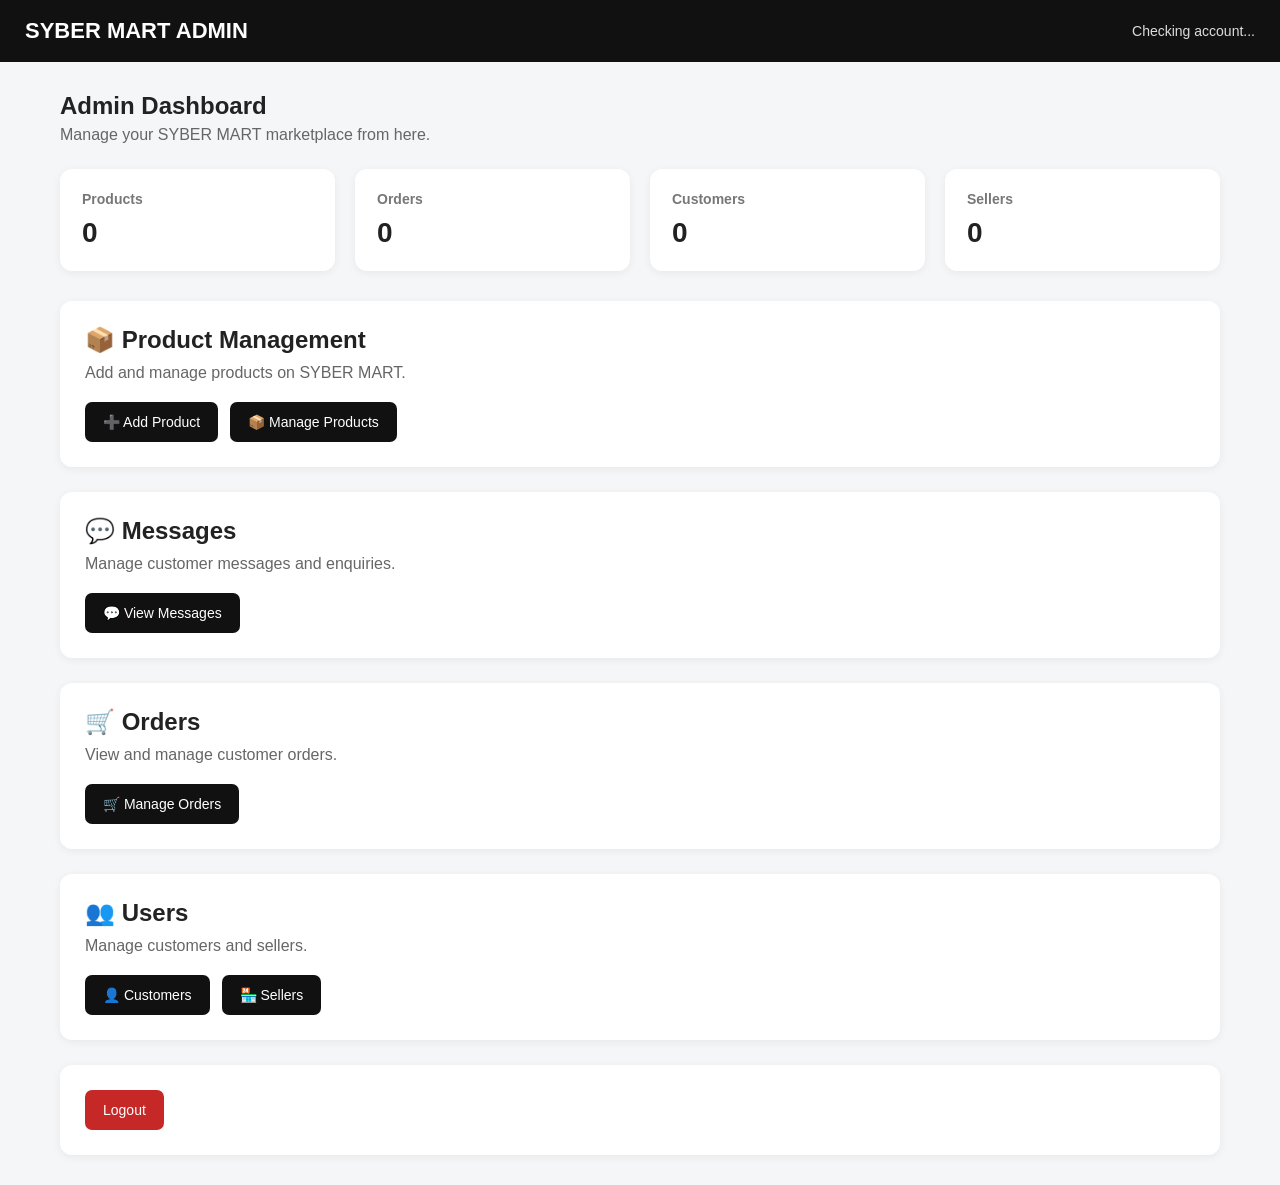
==== admin.html @ 0fe50e13 "Add files via upload" ====
<!DOCTYPE html>
<html lang="en">
<head>
  <meta charset="UTF-8">
  <meta name="viewport" content="width=device-width, initial-scale=1.0">
  <title>SYBER MART Admin</title>

  <style>
    * {
      box-sizing: border-box;
      margin: 0;
      padding: 0;
    }

    body {
      font-family: Arial, sans-serif;
      background: #f5f6f8;
      color: #222;
    }

    .admin-header {
      background: #111;
      color: white;
      padding: 18px 25px;
      display: flex;
      justify-content: space-between;
      align-items: center;
    }

    .admin-header h1 {
      font-size: 22px;
    }

    .admin-header span {
      color: #ddd;
      font-size: 14px;
    }

    .admin-container {
      max-width: 1200px;
      margin: 30px auto;
      padding: 0 20px;
    }

    .welcome {
      margin-bottom: 25px;
    }

    .welcome h2 {
      margin-bottom: 6px;
    }

    .welcome p {
      color: #666;
    }

    .dashboard-grid {
      display: grid;
      grid-template-columns: repeat(4, 1fr);
      gap: 20px;
      margin-bottom: 30px;
    }

    .stat-card {
      background: white;
      padding: 22px;
      border-radius: 12px;
      box-shadow: 0 2px 8px rgba(0,0,0,0.06);
    }

    .stat-card h3 {
      color: #777;
      font-size: 14px;
      margin-bottom: 10px;
    }

    .stat-card strong {
      font-size: 28px;
    }

    .admin-section {
      background: white;
      padding: 25px;
      border-radius: 12px;
      margin-bottom: 25px;
      box-shadow: 0 2px 8px rgba(0,0,0,0.06);
    }

    .admin-section h2 {
      margin-bottom: 10px;
    }

    .admin-section > p {
      color: #666;
      margin-bottom: 20px;
    }

    .admin-buttons {
      display: flex;
      gap: 12px;
      flex-wrap: wrap;
    }

    .admin-btn {
      background: #111;
      color: white;
      border: none;
      padding: 12px 18px;
      border-radius: 7px;
      cursor: pointer;
      font-size: 14px;
    }

    .admin-btn:hover {
      background: #333;
    }

    .danger-btn {
      background: #c62828;
    }

    /* ADD PRODUCT FORM */

    #addProductPanel {
      display: none;
      margin-top: 25px;
      border-top: 1px solid #eee;
      padding-top: 25px;
    }

    .product-form {
      display: grid;
      grid-template-columns: repeat(2, 1fr);
      gap: 18px;
    }

    .form-group {
      display: flex;
      flex-direction: column;
    }

    .form-group.full-width {
      grid-column: 1 / -1;
    }

    .form-group label {
      font-weight: bold;
      margin-bottom: 7px;
      font-size: 14px;
    }

    .form-group input,
    .form-group select,
    .form-group textarea {
      width: 100%;
      padding: 12px;
      border: 1px solid #ccc;
      border-radius: 7px;
      font-size: 14px;
      font-family: inherit;
    }

    .form-group textarea {
      resize: vertical;
      min-height: 100px;
    }

    .save-product-btn {
      background: #111;
      color: white;
      border: none;
      padding: 14px 20px;
      border-radius: 7px;
      cursor: pointer;
      font-size: 15px;
      font-weight: bold;
    }

    .save-product-btn:hover {
      background: #333;
    }

    .save-product-btn:disabled {
      opacity: 0.6;
      cursor: not-allowed;
    }

    #productMessage {
      margin-bottom: 15px;
      font-size: 14px;
      font-weight: bold;
    }

    .success-message {
      color: #16803c;
    }

    .error-message {
      color: #c62828;
    }

    @media (max-width: 800px) {
      .dashboard-grid {
        grid-template-columns: repeat(2, 1fr);
      }

      .product-form {
        grid-template-columns: 1fr;
      }

      .form-group.full-width {
        grid-column: auto;
      }
    }

    @media (max-width: 500px) {
      .dashboard-grid {
        grid-template-columns: 1fr;
      }

      .admin-header {
        padding: 15px;
      }

      .admin-container {
        margin-top: 20px;
      }
    }
  </style>
</head>

<body>

  <header class="admin-header">
    <h1>SYBER MART ADMIN</h1>
    <span id="adminEmail">Checking account...</span>
  </header>

  <main class="admin-container">

    <div class="welcome">
      <h2>Admin Dashboard</h2>
      <p>Manage your SYBER MART marketplace from here.</p>
    </div>

    <div class="dashboard-grid">

      <div class="stat-card">
        <h3>Products</h3>
        <strong id="productCount">0</strong>
      </div>

      <div class="stat-card">
        <h3>Orders</h3>
        <strong id="orderCount">0</strong>
      </div>

      <div class="stat-card">
        <h3>Customers</h3>
        <strong id="customerCount">0</strong>
      </div>

      <div class="stat-card">
        <h3>Sellers</h3>
        <strong id="sellerCount">0</strong>
      </div>

    </div>

    <!-- PRODUCTS -->

    <section class="admin-section">

      <h2>📦 Product Management</h2>
      <p>Add and manage products on SYBER MART.</p>

      <div class="admin-buttons">
        <button class="admin-btn" id="addProductBtn">
          ➕ Add Product
        </button>

        <button class="admin-btn" id="manageProductsBtn">
          📦 Manage Products
        </button>
      </div>
      <div id="manageProductsPanel" style="display:none; margin-top:25px; border-top:1px solid #eee; padding-top:25px;">

  <h3 style="margin-bottom:20px;">Manage Products</h3>

  <p id="manageProductsMessage"></p>
  <div id="editProductPanel" style="display:none; margin-bottom:25px; padding:20px; background:#f8f8f8; border-radius:10px;">

  <h3 style="margin-bottom:20px;">✏️ Edit Product</h3>

  <p id="editProductMessage"></p>

  <form id="editProductForm">

    <input type="hidden" id="editProductId">

    <div class="product-form">

      <div class="form-group">
        <label for="editProductName">Product Name *</label>
        <input type="text" id="editProductName" required>
      </div>

      <div class="form-group">
        <label for="editProductCategory">Category *</label>
        <select id="editProductCategory" required>
          <option value="">Select category</option>
        </select>
      </div>

      <div class="form-group">
        <label for="editProductPrice">Price (GH₵) *</label>
        <input type="number" id="editProductPrice" min="0" step="0.01" required>
      </div>

      <div class="form-group">
        <label for="editProductOldPrice">Old Price (GH₵)</label>
        <input type="number" id="editProductOldPrice" min="0" step="0.01">
      </div>

      <div class="form-group">
        <label for="editProductStock">Stock *</label>
        <input type="number" id="editProductStock" min="0" required>
      </div>

      <div class="form-group">
        <label for="editProductBrand">Brand</label>
        <input type="text" id="editProductBrand">
      </div>

      <div class="form-group">
        <label for="editProductSKU">SKU</label>
        <input type="text" id="editProductSKU">
      </div>

      <div class="form-group">
        <label for="editProductImageFile">
         Product Image
        </label>

        <input
         type="file"
         id="editProductImageFile"
         accept="image/*"
        >

        <img
         id="editProductImagePreview"
         src=""
         alt="Product image preview"
         style="display:none; width:150px; height:150px; object-fit:cover; margin-top:10px; border-radius:10px;"
        >
      </div>

      <div class="form-group full-width">
        <label for="editProductDescription">Description</label>
        <textarea id="editProductDescription"></textarea>
      </div>

      <div class="form-group">
        <label for="editProductActive">Product Status</label>

        <select id="editProductActive">
          <option value="true">🟢 instock</option>
          <option value="false">🔴 outofstock</option>
        </select>
      </div>

      <div class="form-group full-width">

        <button
          type="submit"
          class="save-product-btn"
          id="updateProductBtn"
        >
          💾 Save Changes
        </button>

        <button
          type="button"
          class="admin-btn"
          id="cancelEditBtn"
          style="margin-left:10px;"
        >
          Cancel
        </button>

      </div>

    </div>

  </form>

</div>

  <div id="productsList">
    <p>Loading products...</p>
  </div>

</div>

      <!-- ADD PRODUCT FORM -->

      <div id="addProductPanel">

        <h3 style="margin-bottom:20px;">Add New Product</h3>

        <p id="productMessage"></p>

        <form id="productForm">

          <div class="product-form">

            <div class="form-group">
              <label for="productName">Product Name *</label>
              <input
                type="text"
                id="productName"
                placeholder="e.g. Samsung Galaxy A16"
                required
              >
            </div>

            <div class="form-group">
              <label for="productCategory">Category *</label>
              <select id="productCategory" required>
                <option value="">Select category</option>
              </select>
            </div>

            <div class="form-group">
              <label for="productPrice">Price (GH₵) *</label>
              <input
                type="number"
                id="productPrice"
                min="0"
                step="0.01"
                placeholder="1899"
                required
              >
            </div>

            <div class="form-group">
              <label for="productOldPrice">Old Price (GH₵)</label>
              <input
                type="number"
                id="productOldPrice"
                min="0"
                step="0.01"
                placeholder="2099"
              >
            </div>

            <div class="form-group">
              <label for="productStock">Stock *</label>
              <input
                type="number"
                id="productStock"
                min="0"
                value="1"
                required
              >
            </div>

            <div class="form-group">
              <label for="productBrand">Brand</label>
              <input
                type="text"
                id="productBrand"
                placeholder="Samsung"
              >
            </div>

            <div class="form-group">
              <label for="productSKU">SKU</label>
              <input
                type="text"
                id="productSKU"
                placeholder="SAM-A16-001"
              >
            </div>

            <div class="form-group">
              <label for="productImageFile">
               Product Image
              </label>

              <input
               type="file"
               id="productImageFile"
               accept="image/*"
               required
              >

              <img
               id="productImagePreview"
               src=""
               alt="Product image preview"
               style="display:none; width:150px; height:150px; object-fit:cover; margin-top:10px; border-radius:10px;"
              >
            </div>

            <div class="form-group full-width">
              <label for="productDescription">Description</label>
              <textarea
                id="productDescription"
                placeholder="Describe the product..."
              ></textarea>
            </div>

            <div class="form-group full-width">

              <button
                type="submit"
                class="save-product-btn"
                id="saveProductBtn"
              >
                ➕ Save Product
              </button>

            </div>

          </div>

        </form>

      </div>

    </section>

    <!-- MESSAGES -->

    <section class="admin-section">
      <h2>💬 Messages</h2>
      <p>Manage customer messages and enquiries.</p>

      <div class="admin-buttons">
        <button class="admin-btn" id="messagesBtn">
          💬 View Messages
        </button>
      </div>
    </section>

    <!-- ORDERS -->

    <section class="admin-section">
      <h2>🛒 Orders</h2>
      <p>View and manage customer orders.</p>

      <div class="admin-buttons">
        <button class="admin-btn" id="ordersBtn">
          🛒 Manage Orders
        </button>
      </div>
    </section>

    <!-- USERS -->

    <section class="admin-section">
      <h2>👥 Users</h2>
      <p>Manage customers and sellers.</p>

      <div class="admin-buttons">

        <button class="admin-btn" id="customersBtn">
          👤 Customers
        </button>

        <button class="admin-btn" id="sellersBtn">
          🏪 Sellers
        </button>

      </div>
    </section>

    <section class="admin-section">

      <button class="admin-btn danger-btn" id="logoutBtn">
        Logout
      </button>

    </section>

  </main>

  <script type="module" src="admin.js"></script>

</body>
</html>
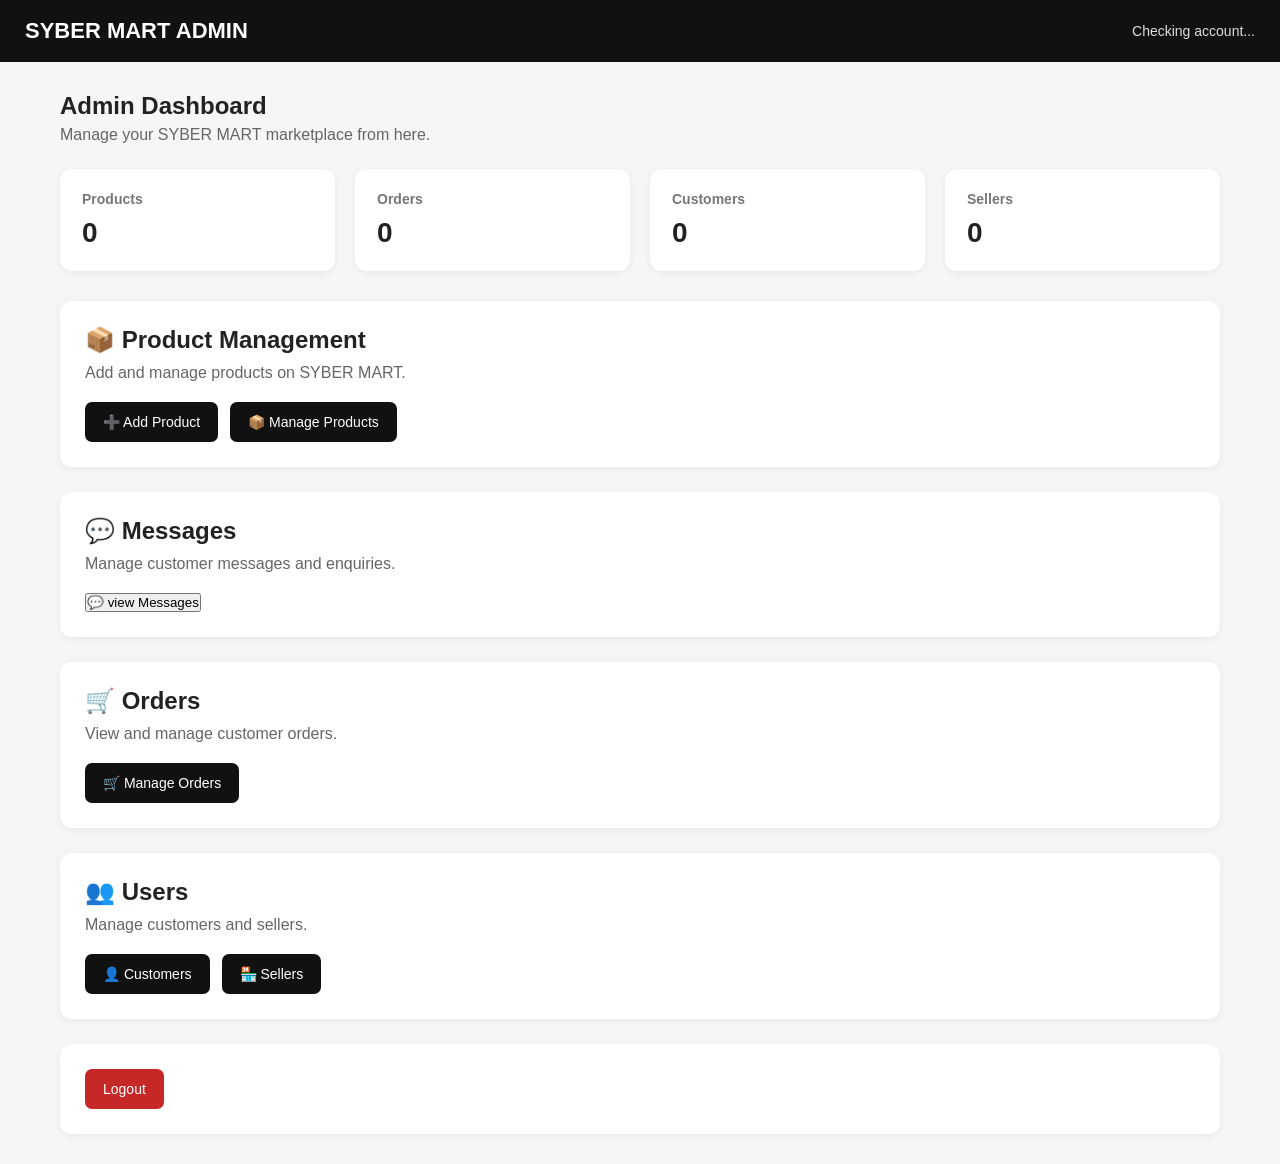
==== commit 99bf723e: "Update admin.html" ====
--- a/admin.html
+++ b/admin.html
@@ -539,9 +539,9 @@
       <p>Manage customer messages and enquiries.</p>
 
       <div class="admin-buttons">
-        <button class="admin-btn" id="messagesBtn">
-          💬 View Messages
-        </button>
+       <button id="messagesBtn" type="button">
+        💬 view Messages
+       </button>
       </div>
     </section>
 
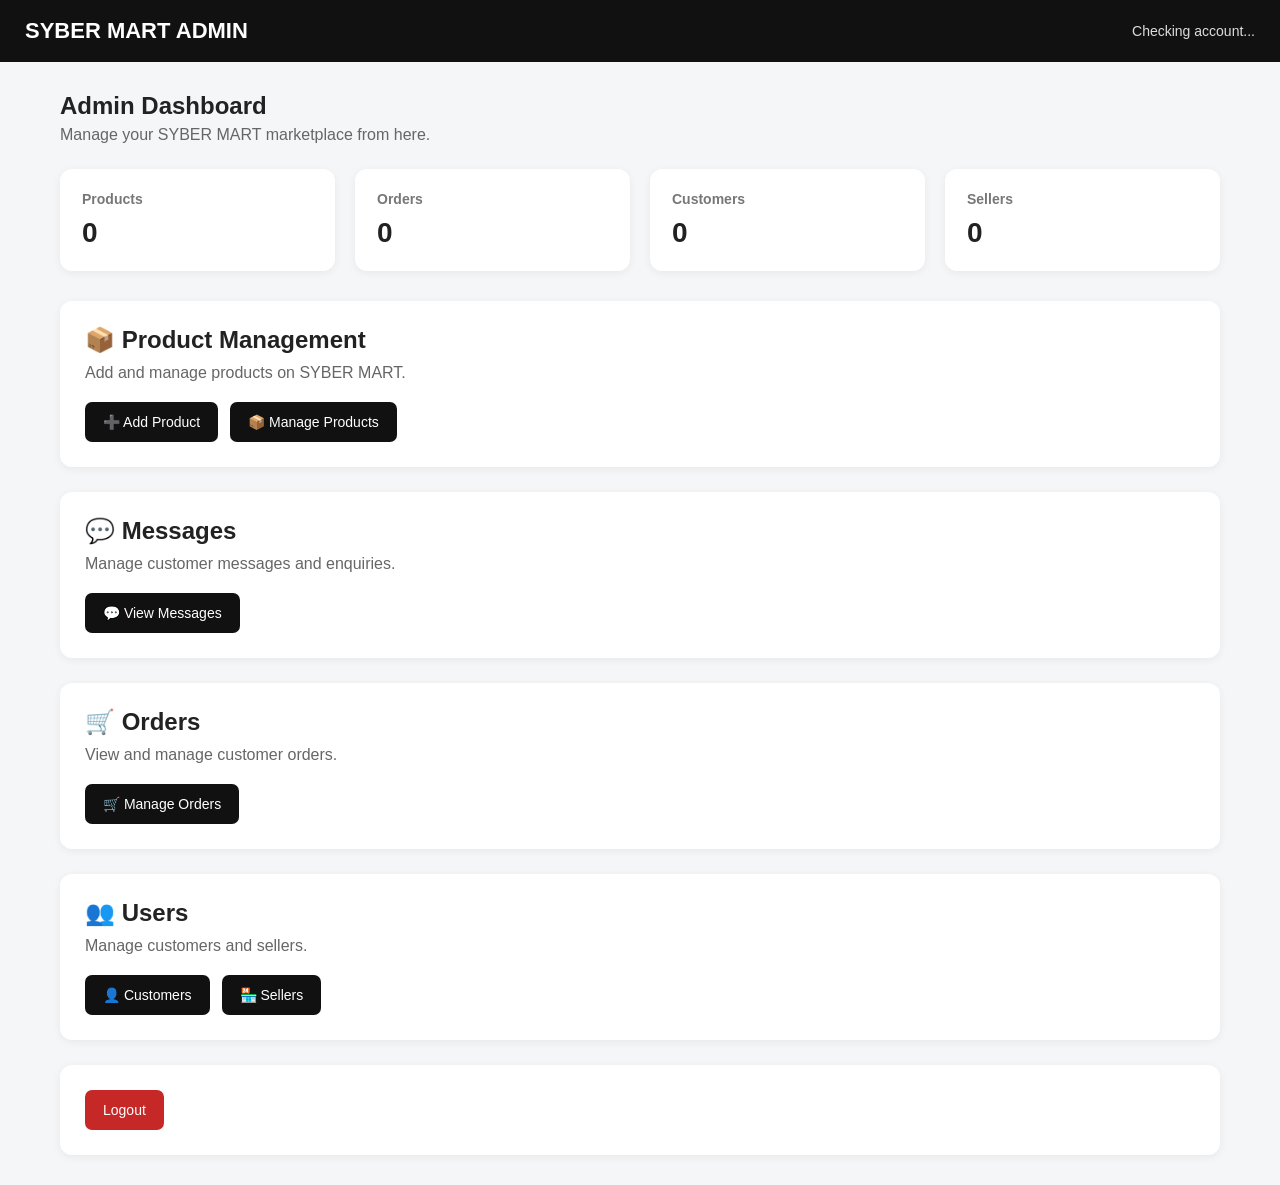
==== commit cfb8b217: "Update admin.html" ====
--- a/admin.html
+++ b/admin.html
@@ -539,8 +539,9 @@
       <p>Manage customer messages and enquiries.</p>
 
       <div class="admin-buttons">
-       <button id="messagesBtn" type="button">
-        💬 view Messages
+       
+      <button id="messagesBtn" type="button" class="admin-btn">
+        💬 View Messages
        </button>
       </div>
     </section>
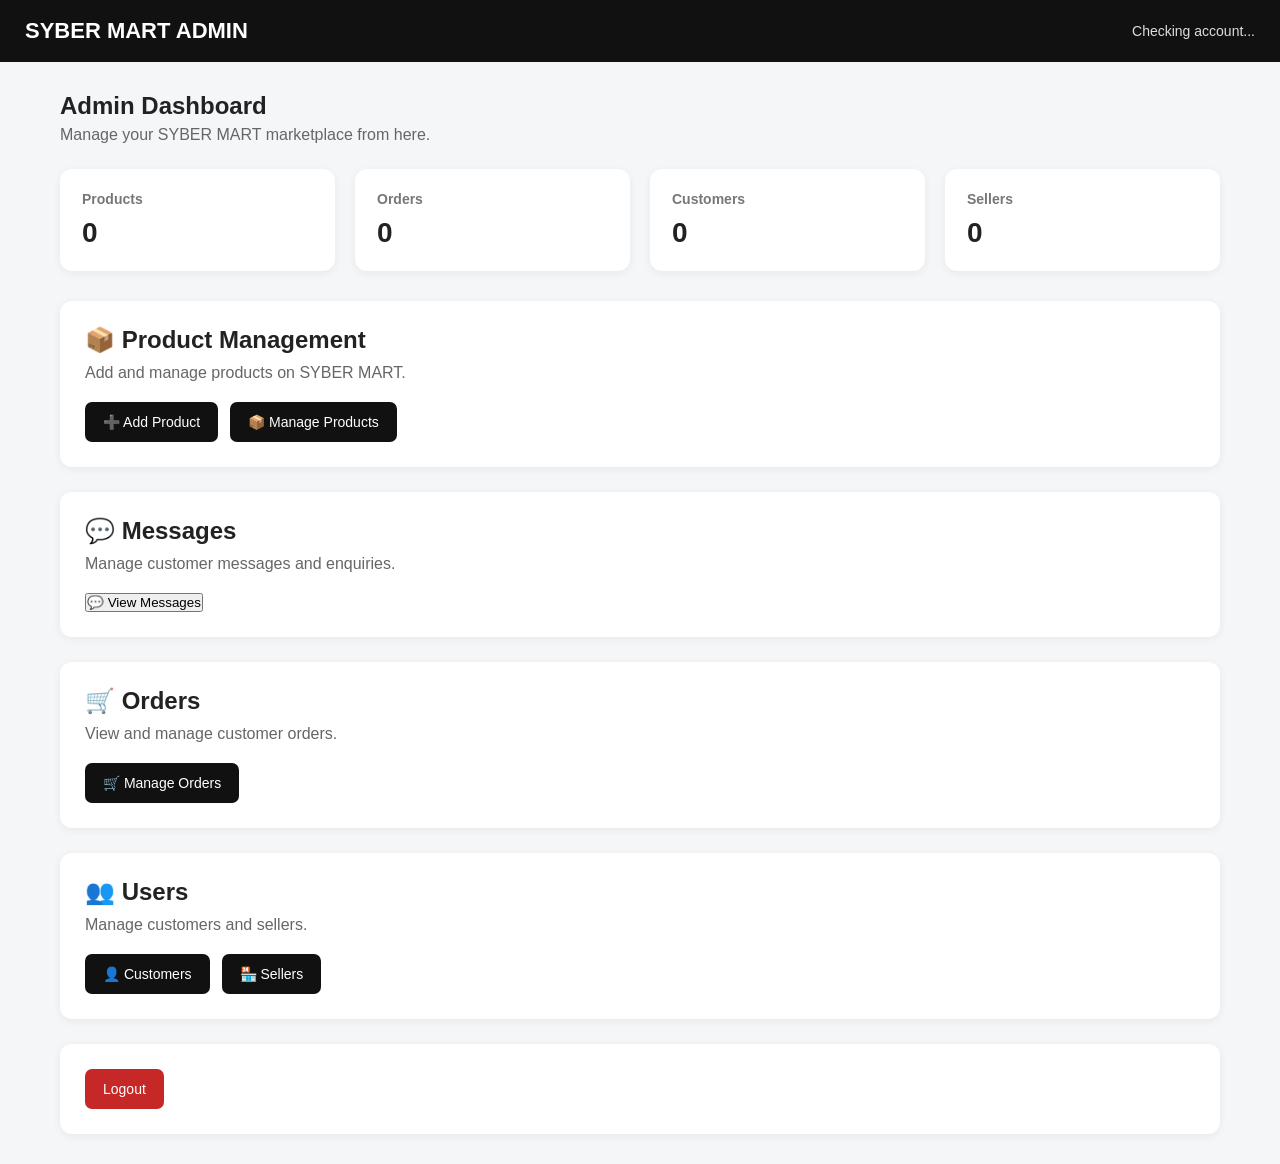
==== commit 5889ac01: "Update admin.html" ====
--- a/admin.html
+++ b/admin.html
@@ -540,7 +540,7 @@
 
       <div class="admin-buttons">
        
-      <button id="messagesBtn" type="button" class="admin-btn">
+      <button class="messages-btn" id="massageBtn">
         💬 View Messages
        </button>
       </div>
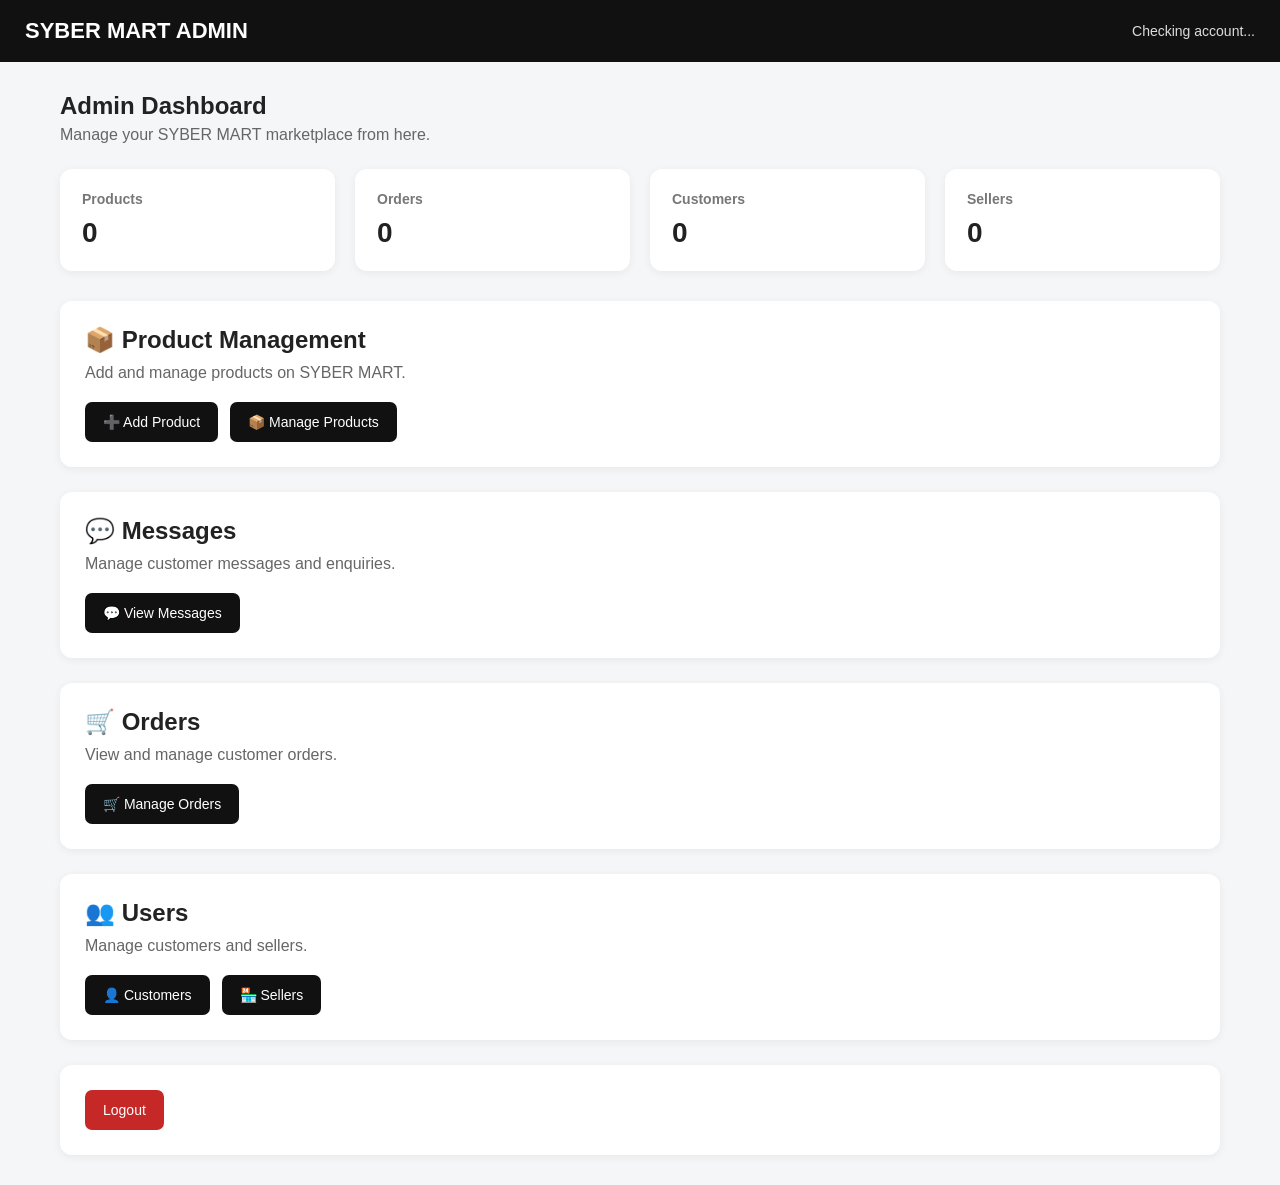
==== commit 151c0feb: "Update admin.html" ====
--- a/admin.html
+++ b/admin.html
@@ -1,594 +1,172 @@
-<!DOCTYPE html>
-<html lang="en">
-<head>
-  <meta charset="UTF-8">
-  <meta name="viewport" content="width=device-width, initial-scale=1.0">
-  <title>SYBER MART Admin</title>
-
-  <style>
-    * {
-      box-sizing: border-box;
-      margin: 0;
-      padding: 0;
-    }
-
-    body {
-      font-family: Arial, sans-serif;
-      background: #f5f6f8;
-      color: #222;
-    }
-
-    .admin-header {
-      background: #111;
-      color: white;
-      padding: 18px 25px;
-      display: flex;
-      justify-content: space-between;
-      align-items: center;
-    }
-
-    .admin-header h1 {
-      font-size: 22px;
-    }
-
-    .admin-header span {
-      color: #ddd;
-      font-size: 14px;
-    }
-
-    .admin-container {
-      max-width: 1200px;
-      margin: 30px auto;
-      padding: 0 20px;
-    }
-
-    .welcome {
-      margin-bottom: 25px;
-    }
-
-    .welcome h2 {
-      margin-bottom: 6px;
-    }
-
-    .welcome p {
-      color: #666;
-    }
-
-    .dashboard-grid {
-      display: grid;
-      grid-template-columns: repeat(4, 1fr);
-      gap: 20px;
-      margin-bottom: 30px;
-    }
-
-    .stat-card {
-      background: white;
-      padding: 22px;
-      border-radius: 12px;
-      box-shadow: 0 2px 8px rgba(0,0,0,0.06);
-    }
-
-    .stat-card h3 {
-      color: #777;
-      font-size: 14px;
-      margin-bottom: 10px;
-    }
-
-    .stat-card strong {
-      font-size: 28px;
-    }
-
-    .admin-section {
-      background: white;
-      padding: 25px;
-      border-radius: 12px;
-      margin-bottom: 25px;
-      box-shadow: 0 2px 8px rgba(0,0,0,0.06);
-    }
-
-    .admin-section h2 {
-      margin-bottom: 10px;
-    }
-
-    .admin-section > p {
-      color: #666;
-      margin-bottom: 20px;
-    }
-
-    .admin-buttons {
-      display: flex;
-      gap: 12px;
-      flex-wrap: wrap;
-    }
-
-    .admin-btn {
-      background: #111;
-      color: white;
-      border: none;
-      padding: 12px 18px;
-      border-radius: 7px;
-      cursor: pointer;
-      font-size: 14px;
-    }
-
-    .admin-btn:hover {
-      background: #333;
-    }
-
-    .danger-btn {
-      background: #c62828;
-    }
-
-    /* ADD PRODUCT FORM */
-
-    #addProductPanel {
-      display: none;
-      margin-top: 25px;
-      border-top: 1px solid #eee;
-      padding-top: 25px;
-    }
-
-    .product-form {
-      display: grid;
-      grid-template-columns: repeat(2, 1fr);
-      gap: 18px;
-    }
-
-    .form-group {
-      display: flex;
-      flex-direction: column;
-    }
-
-    .form-group.full-width {
-      grid-column: 1 / -1;
-    }
-
-    .form-group label {
-      font-weight: bold;
-      margin-bottom: 7px;
-      font-size: 14px;
-    }
-
-    .form-group input,
-    .form-group select,
-    .form-group textarea {
-      width: 100%;
-      padding: 12px;
-      border: 1px solid #ccc;
-      border-radius: 7px;
-      font-size: 14px;
-      font-family: inherit;
-    }
-
-    .form-group textarea {
-      resize: vertical;
-      min-height: 100px;
-    }
-
-    .save-product-btn {
-      background: #111;
-      color: white;
-      border: none;
-      padding: 14px 20px;
-      border-radius: 7px;
-      cursor: pointer;
-      font-size: 15px;
-      font-weight: bold;
-    }
-
-    .save-product-btn:hover {
-      background: #333;
-    }
-
-    .save-product-btn:disabled {
-      opacity: 0.6;
-      cursor: not-allowed;
-    }
-
-    #productMessage {
-      margin-bottom: 15px;
-      font-size: 14px;
-      font-weight: bold;
-    }
-
-    .success-message {
-      color: #16803c;
-    }
-
-    .error-message {
-      color: #c62828;
-    }
-
-    @media (max-width: 800px) {
-      .dashboard-grid {
-        grid-template-columns: repeat(2, 1fr);
-      }
-
-      .product-form {
-        grid-template-columns: 1fr;
-      }
-
-      .form-group.full-width {
-        grid-column: auto;
-      }
-    }
-
-    @media (max-width: 500px) {
-      .dashboard-grid {
-        grid-template-columns: 1fr;
-      }
-
-      .admin-header {
-        padding: 15px;
-      }
-
-      .admin-container {
-        margin-top: 20px;
-      }
-    }
-  </style>
-</head>
-
-<body>
-
-  <header class="admin-header">
-    <h1>SYBER MART ADMIN</h1>
-    <span id="adminEmail">Checking account...</span>
-  </header>
-
-  <main class="admin-container">
-
-    <div class="welcome">
-      <h2>Admin Dashboard</h2>
-      <p>Manage your SYBER MART marketplace from here.</p>
-    </div>
-
-    <div class="dashboard-grid">
-
-      <div class="stat-card">
-        <h3>Products</h3>
-        <strong id="productCount">0</strong>
-      </div>
-
-      <div class="stat-card">
-        <h3>Orders</h3>
-        <strong id="orderCount">0</strong>
-      </div>
-
-      <div class="stat-card">
-        <h3>Customers</h3>
-        <strong id="customerCount">0</strong>
-      </div>
-
-      <div class="stat-card">
-        <h3>Sellers</h3>
-        <strong id="sellerCount">0</strong>
-      </div>
-
-    </div>
-
-    <!-- PRODUCTS -->
-
-    <section class="admin-section">
-
-      <h2>📦 Product Management</h2>
-      <p>Add and manage products on SYBER MART.</p>
-
-      <div class="admin-buttons">
-        <button class="admin-btn" id="addProductBtn">
-          ➕ Add Product
-        </button>
-
-        <button class="admin-btn" id="manageProductsBtn">
-          📦 Manage Products
-        </button>
-      </div>
-      <div id="manageProductsPanel" style="display:none; margin-top:25px; border-top:1px solid #eee; padding-top:25px;">
-
-  <h3 style="margin-bottom:20px;">Manage Products</h3>
-
-  <p id="manageProductsMessage"></p>
-  <div id="editProductPanel" style="display:none; margin-bottom:25px; padding:20px; background:#f8f8f8; border-radius:10px;">
-
-  <h3 style="margin-bottom:20px;">✏️ Edit Product</h3>
-
-  <p id="editProductMessage"></p>
-
-  <form id="editProductForm">
-
-    <input type="hidden" id="editProductId">
-
-    <div class="product-form">
-
-      <div class="form-group">
-        <label for="editProductName">Product Name *</label>
-        <input type="text" id="editProductName" required>
-      </div>
-
-      <div class="form-group">
-        <label for="editProductCategory">Category *</label>
-        <select id="editProductCategory" required>
-          <option value="">Select category</option>
-        </select>
-      </div>
-
-      <div class="form-group">
-        <label for="editProductPrice">Price (GH₵) *</label>
-        <input type="number" id="editProductPrice" min="0" step="0.01" required>
-      </div>
-
-      <div class="form-group">
-        <label for="editProductOldPrice">Old Price (GH₵)</label>
-        <input type="number" id="editProductOldPrice" min="0" step="0.01">
-      </div>
-
-      <div class="form-group">
-        <label for="editProductStock">Stock *</label>
-        <input type="number" id="editProductStock" min="0" required>
-      </div>
-
-      <div class="form-group">
-        <label for="editProductBrand">Brand</label>
-        <input type="text" id="editProductBrand">
-      </div>
-
-      <div class="form-group">
-        <label for="editProductSKU">SKU</label>
-        <input type="text" id="editProductSKU">
-      </div>
-
-      <div class="form-group">
-        <label for="editProductImageFile">
-         Product Image
-        </label>
-
-        <input
-         type="file"
-         id="editProductImageFile"
-         accept="image/*"
-        >
-
-        <img
-         id="editProductImagePreview"
-         src=""
-         alt="Product image preview"
-         style="display:none; width:150px; height:150px; object-fit:cover; margin-top:10px; border-radius:10px;"
-        >
-      </div>
-
-      <div class="form-group full-width">
-        <label for="editProductDescription">Description</label>
-        <textarea id="editProductDescription"></textarea>
-      </div>
-
-      <div class="form-group">
-        <label for="editProductActive">Product Status</label>
-
-        <select id="editProductActive">
-          <option value="true">🟢 instock</option>
-          <option value="false">🔴 outofstock</option>
-        </select>
-      </div>
-
-      <div class="form-group full-width">
-
-        <button
-          type="submit"
-          class="save-product-btn"
-          id="updateProductBtn"
-        >
-          💾 Save Changes
-        </button>
-
-        <button
-          type="button"
-          class="admin-btn"
-          id="cancelEditBtn"
-          style="margin-left:10px;"
-        >
-          Cancel
-        </button>
-
-      </div>
-
-    </div>
-
-  </form>
-
-</div>
-
-  <div id="productsList">
-    <p>Loading products...</p>
-  </div>
-
-</div>
-
-      <!-- ADD PRODUCT FORM -->
-
-      <div id="addProductPanel">
-
-        <h3 style="margin-bottom:20px;">Add New Product</h3>
-
-        <p id="productMessage"></p>
-
-        <form id="productForm">
-
-          <div class="product-form">
-
-            <div class="form-group">
-              <label for="productName">Product Name *</label>
-              <input
-                type="text"
-                id="productName"
-                placeholder="e.g. Samsung Galaxy A16"
-                required
-              >
-            </div>
-
-            <div class="form-group">
-              <label for="productCategory">Category *</label>
-              <select id="productCategory" required>
-                <option value="">Select category</option>
-              </select>
-            </div>
-
-            <div class="form-group">
-              <label for="productPrice">Price (GH₵) *</label>
-              <input
-                type="number"
-                id="productPrice"
-                min="0"
-                step="0.01"
-                placeholder="1899"
-                required
-              >
-            </div>
-
-            <div class="form-group">
-              <label for="productOldPrice">Old Price (GH₵)</label>
-              <input
-                type="number"
-                id="productOldPrice"
-                min="0"
-                step="0.01"
-                placeholder="2099"
-              >
-            </div>
-
-            <div class="form-group">
-              <label for="productStock">Stock *</label>
-              <input
-                type="number"
-                id="productStock"
-                min="0"
-                value="1"
-                required
-              >
-            </div>
-
-            <div class="form-group">
-              <label for="productBrand">Brand</label>
-              <input
-                type="text"
-                id="productBrand"
-                placeholder="Samsung"
-              >
-            </div>
-
-            <div class="form-group">
-              <label for="productSKU">SKU</label>
-              <input
-                type="text"
-                id="productSKU"
-                placeholder="SAM-A16-001"
-              >
-            </div>
-
-            <div class="form-group">
-              <label for="productImageFile">
-               Product Image
-              </label>
-
-              <input
-               type="file"
-               id="productImageFile"
-               accept="image/*"
-               required
-              >
-
-              <img
-               id="productImagePreview"
-               src=""
-               alt="Product image preview"
-               style="display:none; width:150px; height:150px; object-fit:cover; margin-top:10px; border-radius:10px;"
-              >
-            </div>
-
-            <div class="form-group full-width">
-              <label for="productDescription">Description</label>
-              <textarea
-                id="productDescription"
-                placeholder="Describe the product..."
-              ></textarea>
-            </div>
-
-            <div class="form-group full-width">
-
-              <button
-                type="submit"
-                class="save-product-btn"
-                id="saveProductBtn"
-              >
-                ➕ Save Product
-              </button>
-
-            </div>
-
-          </div>
-
-        </form>
-
-      </div>
-
-    </section>
-
-    <!-- MESSAGES -->
-
-    <section class="admin-section">
-      <h2>💬 Messages</h2>
-      <p>Manage customer messages and enquiries.</p>
-
-      <div class="admin-buttons">
-       
-      <button class="messages-btn" id="massageBtn">
-        💬 View Messages
-       </button>
-      </div>
-    </section>
-
-    <!-- ORDERS -->
-
-    <section class="admin-section">
-      <h2>🛒 Orders</h2>
-      <p>View and manage customer orders.</p>
-
-      <div class="admin-buttons">
-        <button class="admin-btn" id="ordersBtn">
-          🛒 Manage Orders
-        </button>
-      </div>
-    </section>
-
-    <!-- USERS -->
-
-    <section class="admin-section">
-      <h2>👥 Users</h2>
-      <p>Manage customers and sellers.</p>
-
-      <div class="admin-buttons">
-
-        <button class="admin-btn" id="customersBtn">
-          👤 Customers
-        </button>
-
-        <button class="admin-btn" id="sellersBtn">
-          🏪 Sellers
-        </button>
-
-      </div>
-    </section>
-
-    <section class="admin-section">
-
-      <button class="admin-btn danger-btn" id="logoutBtn">
-        Logout
-      </button>
-
-    </section>
-
-  </main>
-
-  <script type="module" src="admin.js"></script>
-
-</body>
-</html>+
+<!DOCTYPE html>
+<html lang="en">
+<head>
+  <meta charset="UTF-8">
+  <meta name="viewport" content="width=device-width, initial-scale=1.0">
+  <title>SYBER MART Admin</title>
+  <style>
+    * { box-sizing: border-box; margin: 0; padding: 0; }
+    body { font-family: Arial, sans-serif; background: #f5f6f8; color: #222; }
+    .admin-header { background: #111; color: white; padding: 18px 25px; display: flex; justify-content: space-between; align-items: center; }
+    .admin-header h1 { font-size: 22px; }
+    .admin-header span { color: #ddd; font-size: 14px; }
+    .admin-container { max-width: 1200px; margin: 30px auto; padding: 0 20px; }
+    .welcome { margin-bottom: 25px; }
+    .welcome h2 { margin-bottom: 6px; }
+    .welcome p, .admin-section > p { color: #666; }
+    .dashboard-grid { display: grid; grid-template-columns: repeat(4, 1fr); gap: 20px; margin-bottom: 30px; }
+    .stat-card { background: white; padding: 22px; border-radius: 12px; box-shadow: 0 2px 8px rgba(0,0,0,.06); }
+    .stat-card h3 { color: #777; font-size: 14px; margin-bottom: 10px; }
+    .stat-card strong { font-size: 28px; }
+    .admin-section { background: white; padding: 25px; border-radius: 12px; margin-bottom: 25px; box-shadow: 0 2px 8px rgba(0,0,0,.06); }
+    .admin-section h2 { margin-bottom: 10px; }
+    .admin-section > p { margin-bottom: 20px; }
+    .admin-buttons { display: flex; gap: 12px; flex-wrap: wrap; }
+    .admin-btn { background: #111; color: white; border: none; padding: 12px 18px; border-radius: 7px; cursor: pointer; font-size: 14px; }
+    .admin-btn:hover { background: #333; }
+    .danger-btn { background: #c62828; }
+    #addProductPanel { display: none; margin-top: 25px; border-top: 1px solid #eee; padding-top: 25px; }
+    .product-form { display: grid; grid-template-columns: repeat(2, 1fr); gap: 18px; }
+    .form-group { display: flex; flex-direction: column; }
+    .form-group.full-width { grid-column: 1 / -1; }
+    .form-group label { font-weight: bold; margin-bottom: 7px; font-size: 14px; }
+    .form-group input, .form-group select, .form-group textarea { width: 100%; padding: 12px; border: 1px solid #ccc; border-radius: 7px; font-size: 14px; font-family: inherit; }
+    .form-group textarea { resize: vertical; min-height: 100px; }
+    .save-product-btn { background: #111; color: white; border: none; padding: 14px 20px; border-radius: 7px; cursor: pointer; font-size: 15px; font-weight: bold; }
+    .save-product-btn:hover { background: #333; }
+    .save-product-btn:disabled { opacity: .6; cursor: not-allowed; }
+    #productMessage { margin-bottom: 15px; font-size: 14px; font-weight: bold; }
+    .success-message { color: #16803c; }
+    .error-message { color: #c62828; }
+    @media (max-width: 800px) {
+      .dashboard-grid { grid-template-columns: repeat(2, 1fr); }
+      .product-form { grid-template-columns: 1fr; }
+      .form-group.full-width { grid-column: auto; }
+    }
+    @media (max-width: 500px) {
+      .dashboard-grid { grid-template-columns: 1fr; }
+      .admin-header { padding: 15px; gap: 12px; flex-wrap: wrap; }
+      .admin-container { margin-top: 20px; }
+    }
+  </style>
+</head>
+<body>
+  <header class="admin-header">
+    <h1>SYBER MART ADMIN</h1>
+    <span id="adminEmail">Checking account...</span>
+  </header>
+
+  <main class="admin-container">
+    <div class="welcome">
+      <h2>Admin Dashboard</h2>
+      <p>Manage your SYBER MART marketplace from here.</p>
+    </div>
+
+    <div class="dashboard-grid">
+      <div class="stat-card"><h3>Products</h3><strong id="productCount">0</strong></div>
+      <div class="stat-card"><h3>Orders</h3><strong id="orderCount">0</strong></div>
+      <div class="stat-card"><h3>Customers</h3><strong id="customerCount">0</strong></div>
+      <div class="stat-card"><h3>Sellers</h3><strong id="sellerCount">0</strong></div>
+    </div>
+
+    <section class="admin-section">
+      <h2>📦 Product Management</h2>
+      <p>Add and manage products on SYBER MART.</p>
+      <div class="admin-buttons">
+        <button class="admin-btn" id="addProductBtn" type="button">➕ Add Product</button>
+        <button class="admin-btn" id="manageProductsBtn" type="button">📦 Manage Products</button>
+      </div>
+
+      <div id="manageProductsPanel" style="display:none; margin-top:25px; border-top:1px solid #eee; padding-top:25px;">
+        <h3 style="margin-bottom:20px;">Manage Products</h3>
+        <p id="manageProductsMessage"></p>
+
+        <div id="editProductPanel" style="display:none; margin-bottom:25px; padding:20px; background:#f8f8f8; border-radius:10px;">
+          <h3 style="margin-bottom:20px;">✏️ Edit Product</h3>
+          <p id="editProductMessage"></p>
+          <form id="editProductForm">
+            <input type="hidden" id="editProductId">
+            <div class="product-form">
+              <div class="form-group"><label for="editProductName">Product Name *</label><input type="text" id="editProductName" required></div>
+              <div class="form-group"><label for="editProductCategory">Category *</label><select id="editProductCategory" required><option value="">Select category</option></select></div>
+              <div class="form-group"><label for="editProductPrice">Price (GH₵) *</label><input type="number" id="editProductPrice" min="0" step="0.01" required></div>
+              <div class="form-group"><label for="editProductOldPrice">Old Price (GH₵)</label><input type="number" id="editProductOldPrice" min="0" step="0.01"></div>
+              <div class="form-group"><label for="editProductStock">Stock *</label><input type="number" id="editProductStock" min="0" required></div>
+              <div class="form-group"><label for="editProductBrand">Brand</label><input type="text" id="editProductBrand"></div>
+              <div class="form-group"><label for="editProductSKU">SKU</label><input type="text" id="editProductSKU"></div>
+              <div class="form-group">
+                <label for="editProductImageFile">Product Image</label>
+                <input type="file" id="editProductImageFile" accept="image/*">
+                <img id="editProductImagePreview" src="" alt="Product image preview" style="display:none; width:150px; height:150px; object-fit:cover; margin-top:10px; border-radius:10px;">
+              </div>
+              <div class="form-group full-width"><label for="editProductDescription">Description</label><textarea id="editProductDescription"></textarea></div>
+              <div class="form-group">
+                <label for="editProductActive">Product Status</label>
+                <select id="editProductActive"><option value="true">🟢 instock</option><option value="false">🔴 outofstock</option></select>
+              </div>
+              <div class="form-group full-width">
+                <button type="submit" class="save-product-btn" id="updateProductBtn">💾 Save Changes</button>
+                <button type="button" class="admin-btn" id="cancelEditBtn" style="margin-left:10px;">Cancel</button>
+              </div>
+            </div>
+          </form>
+        </div>
+        <div id="productsList"><p>Loading products...</p></div>
+      </div>
+
+      <div id="addProductPanel">
+        <h3 style="margin-bottom:20px;">Add New Product</h3>
+        <p id="productMessage"></p>
+        <form id="productForm">
+          <div class="product-form">
+            <div class="form-group"><label for="productName">Product Name *</label><input type="text" id="productName" placeholder="e.g. Samsung Galaxy A16" required></div>
+            <div class="form-group"><label for="productCategory">Category *</label><select id="productCategory" required><option value="">Select category</option></select></div>
+            <div class="form-group"><label for="productPrice">Price (GH₵) *</label><input type="number" id="productPrice" min="0" step="0.01" placeholder="1899" required></div>
+            <div class="form-group"><label for="productOldPrice">Old Price (GH₵)</label><input type="number" id="productOldPrice" min="0" step="0.01" placeholder="2099"></div>
+            <div class="form-group"><label for="productStock">Stock *</label><input type="number" id="productStock" min="0" value="1" required></div>
+            <div class="form-group"><label for="productBrand">Brand</label><input type="text" id="productBrand" placeholder="Samsung"></div>
+            <div class="form-group"><label for="productSKU">SKU</label><input type="text" id="productSKU" placeholder="SAM-A16-001"></div>
+            <div class="form-group">
+              <label for="productImageFile">Product Image</label>
+              <input type="file" id="productImageFile" accept="image/*" required>
+              <img id="productImagePreview" src="" alt="Product image preview" style="display:none; width:150px; height:150px; object-fit:cover; margin-top:10px; border-radius:10px;">
+            </div>
+            <div class="form-group full-width"><label for="productDescription">Description</label><textarea id="productDescription" placeholder="Describe the product..."></textarea></div>
+            <div class="form-group full-width"><button type="submit" class="save-product-btn" id="saveProductBtn">➕ Save Product</button></div>
+          </div>
+        </form>
+      </div>
+    </section>
+
+    <section class="admin-section">
+      <h2>💬 Messages</h2>
+      <p>Manage customer messages and enquiries.</p>
+      <div class="admin-buttons">
+        <button class="admin-btn messages-btn" id="messagesBtn" type="button">💬 View Messages</button>
+      </div>
+    </section>
+
+    <section class="admin-section">
+      <h2>🛒 Orders</h2>
+      <p>View and manage customer orders.</p>
+      <div class="admin-buttons"><button class="admin-btn" id="ordersBtn" type="button">🛒 Manage Orders</button></div>
+    </section>
+
+    <section class="admin-section">
+      <h2>👥 Users</h2>
+      <p>Manage customers and sellers.</p>
+      <div class="admin-buttons">
+        <button class="admin-btn" id="customersBtn" type="button">👤 Customers</button>
+        <button class="admin-btn" id="sellersBtn" type="button">🏪 Sellers</button>
+      </div>
+    </section>
+
+    <section class="admin-section">
+      <button class="admin-btn danger-btn" id="logoutBtn" type="button">Logout</button>
+    </section>
+  </main>
+
+  <script type="module" src="admin.js"></script>
+</body>
+</html>
